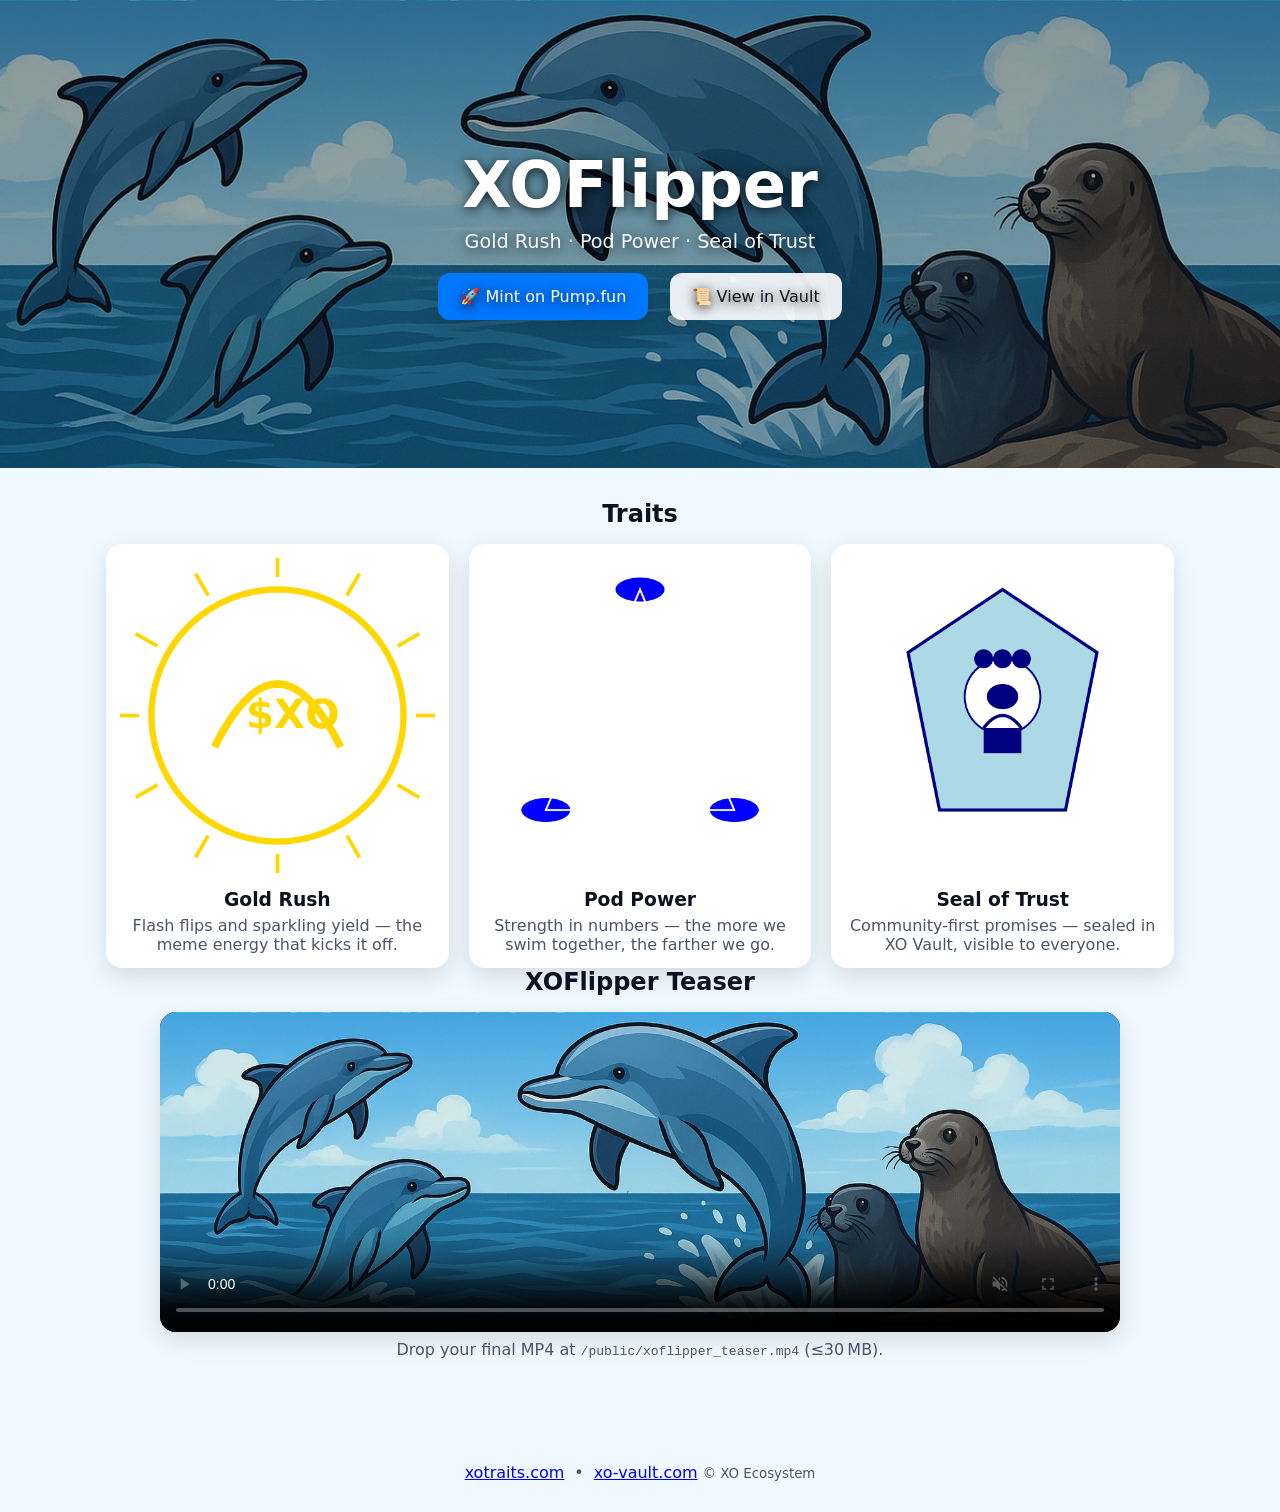
==== index.html @ 42bad231 "feat: XOFlipper landing (banner + glyphs + video slot)" ====
<!DOCTYPE html>
<html lang="en">
<head>
  <meta charset="UTF-8" />
  <meta name="viewport" content="width=device-width, initial-scale=1.0"/>
  <title>XOFlipper</title>
  <link rel="icon" type="image/png" href="/public/favicon.png">
  <link rel="preload" as="image" href="/public/dolphin_seals_banner_1500x500.jpg">
  <link rel="stylesheet" href="/styles.css" />
  <meta name="description" content="XOFlipper — a playful pod with real traits. Gold Rush · Pod Power · Seal of Trust."/>
</head>
<body>
  <header class="hero" role="banner" aria-label="XOFlipper banner">
    <div class="hero-inner">
      <h1>XOFlipper</h1>
      <p class="tagline">Gold Rush · Pod Power · Seal of Trust</p>
      <div class="cta-row">
        <a class="btn primary" href="#" id="mint-link">🚀 Mint on Pump.fun</a>
        <a class="btn" href="https://xo-vault.com" target="_blank" rel="noopener">📜 View in Vault</a>
      </div>
    </div>
  </header>

  <main>
    <section class="traits" aria-labelledby="traits-title">
      <h2 id="traits-title">Traits</h2>
      <div class="grid">
        <article class="card">
          <img src="/public/gold_rush_1000x1000.png" alt="Gold Rush glyph">
          <h3>Gold Rush</h3>
          <p>Flash flips and sparkling yield — the meme energy that kicks it off.</p>
        </article>
        <article class="card">
          <img src="/public/pod_power_1000x1000.png" alt="Pod Power glyph">
          <h3>Pod Power</h3>
          <p>Strength in numbers — the more we swim together, the farther we go.</p>
        </article>
        <article class="card">
          <img src="/public/seal_of_trust_1000x1000.png" alt="Seal of Trust glyph">
          <h3>Seal of Trust</h3>
          <p>Community-first promises — sealed in XO Vault, visible to everyone.</p>
        </article>
      </div>
    </section>

    <section class="video" aria-labelledby="video-title">
      <h2 id="video-title">XOFlipper Teaser</h2>
      <div class="video-frame">
        <!-- Replace the src below with the real final video URL when ready -->
        <video autoplay muted loop playsinline controls poster="/public/dolphin_seals_banner_1500x500.jpg">
          <source src="/public/xoflipper_teaser.mp4" type="video/mp4">
          Your browser does not support the video tag.
        </video>
      </div>
      <p class="hint">Drop your final MP4 at <code>/public/xoflipper_teaser.mp4</code> (≤30 MB).</p>
    </section>
  </main>

  <footer>
    <nav>
      <a href="https://xotraits.com" target="_blank" rel="noopener">xotraits.com</a>
      <span>•</span>
      <a href="https://xo-vault.com" target="_blank" rel="noopener">xo-vault.com</a>
    </nav>
    <small>© XO Ecosystem</small>
  </footer>

  <script>
    // Optional: set Pump.fun link dynamically later
    const mint = document.getElementById('mint-link');
    // mint.href = 'https://pump.fun/coin/XXXX'; // fill when live
  </script>
</body>
</html>
---- styles.css ----
* { box-sizing: border-box; }
:root {
  --bg: #f0f9ff;
  --ink: #0b1220;
  --muted: #4a5568;
  --brand: #0077ff;
  --brand-dark: #005fcc;
  --card: #ffffff;
  --shadow: 0 8px 24px rgba(0,0,0,0.12);
  --radius: 16px;
}
html, body { height: 100%; }
body {
  margin: 0;
  font-family: ui-sans-serif, system-ui, -apple-system, Segoe UI, Roboto, Helvetica, Arial, 'Apple Color Emoji', 'Segoe UI Emoji';
  background: var(--bg);
  color: var(--ink);
}

.hero {
  height: 52vh;
  min-height: 320px;
  background: url('/public/dolphin_seals_banner_1500x500.jpg') center/cover no-repeat;
  display: grid;
  place-items: center;
  text-align: center;
  position: relative;
}
.hero::after {
  content: '';
  position: absolute;
  inset: 0;
  background: linear-gradient(180deg, rgba(0,0,0,0.35), rgba(0,0,0,0.25));
}
.hero-inner {
  position: relative;
  z-index: 1;
  color: white;
  text-shadow: 0 2px 12px rgba(0,0,0,0.8);
}
.hero h1 { font-size: clamp(2rem, 6vw, 4rem); margin: 0; }
.tagline { margin: 8px 0 20px; font-size: 1.2rem; opacity: .95; }

.btn {
  display: inline-block;
  padding: 14px 22px;
  border-radius: 12px;
  background: rgba(255,255,255,0.9);
  color: var(--ink);
  text-decoration: none;
  margin: 0 8px;
  box-shadow: var(--shadow);
  transition: transform .1s ease, background .2s ease;
}
.btn:hover { transform: translateY(-2px); background: #fff; }
.btn.primary { background: var(--brand); color: #fff; }
.btn.primary:hover { background: var(--brand-dark); }

main { max-width: 1100px; margin: 0 auto; padding: 32px 16px 64px; }

.traits h2, .video h2 { text-align: center; margin: 0 0 16px; }
.grid {
  display: grid;
  grid-template-columns: repeat(auto-fit, minmax(240px, 1fr));
  gap: 20px;
}
.card {
  background: var(--card);
  border-radius: var(--radius);
  box-shadow: var(--shadow);
  padding: 14px;
  text-align: center;
}
.card img {
  width: 100%;
  border-radius: 12px;
}
.card h3 { margin: 12px 0 6px; }
.card p { margin: 0; color: var(--muted); }

.video-frame {
  margin: 12px auto 0;
  max-width: 960px;
  background: #000;
  border-radius: var(--radius);
  overflow: hidden;
  box-shadow: var(--shadow);
}
video { width: 100%; height: auto; display: block; }
.hint { text-align: center; color: var(--muted); margin-top: 8px; }

footer {
  padding: 24px;
  text-align: center;
  color: var(--muted);
}
footer nav { display: inline-flex; gap: 10px; align-items: center; margin-bottom: 6px; }
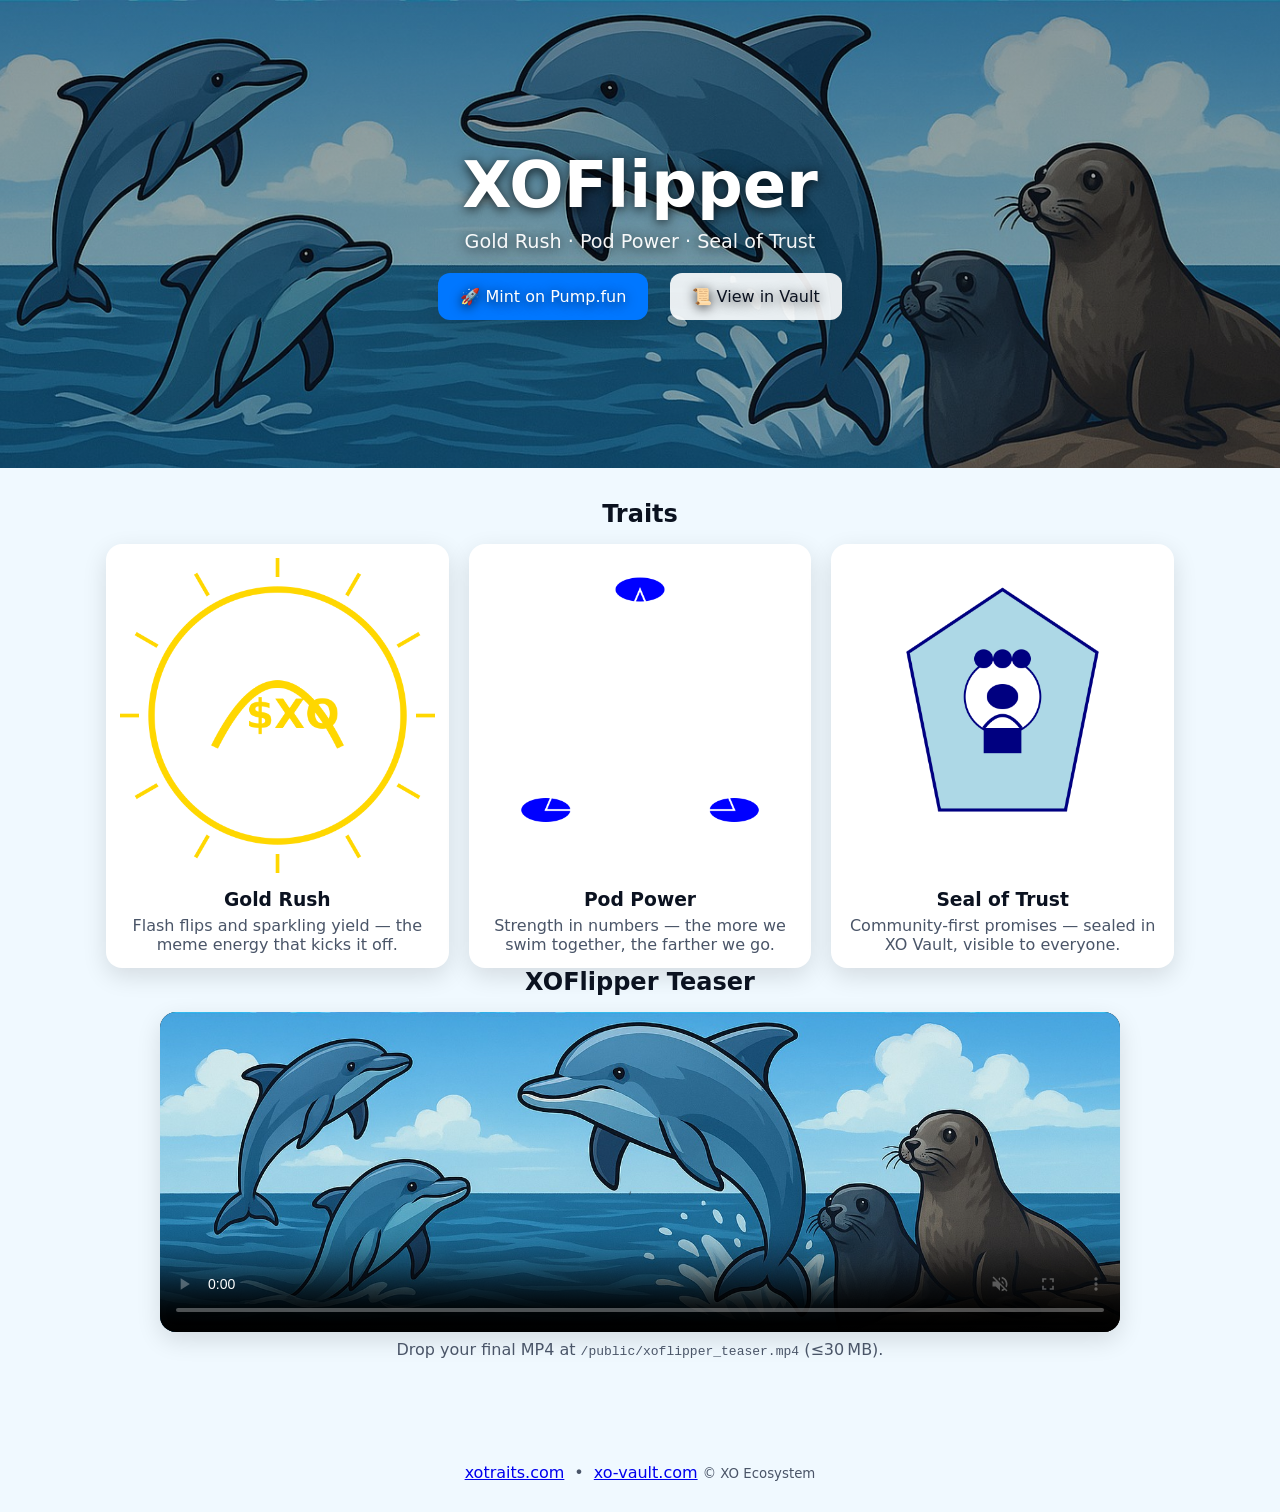
==== commit f03b27ef: "refactor: move glyphs to /assets (svg+png) + preview sheet" ====
--- a/index.html
+++ b/index.html
@@ -26,17 +26,17 @@
       <h2 id="traits-title">Traits</h2>
       <div class="grid">
         <article class="card">
-          <img src="/public/gold_rush_1000x1000.png" alt="Gold Rush glyph">
+          <img src="/assets/png/gold_rush_1000x1000.png" alt="Gold Rush glyph">
           <h3>Gold Rush</h3>
           <p>Flash flips and sparkling yield — the meme energy that kicks it off.</p>
         </article>
         <article class="card">
-          <img src="/public/pod_power_1000x1000.png" alt="Pod Power glyph">
+          <img src="/assets/png/pod_power_1000x1000.png" alt="Pod Power glyph">
           <h3>Pod Power</h3>
           <p>Strength in numbers — the more we swim together, the farther we go.</p>
         </article>
         <article class="card">
-          <img src="/public/seal_of_trust_1000x1000.png" alt="Seal of Trust glyph">
+          <img src="/assets/png/seal_of_trust_1000x1000.png" alt="Seal of Trust glyph">
           <h3>Seal of Trust</h3>
           <p>Community-first promises — sealed in XO Vault, visible to everyone.</p>
         </article>
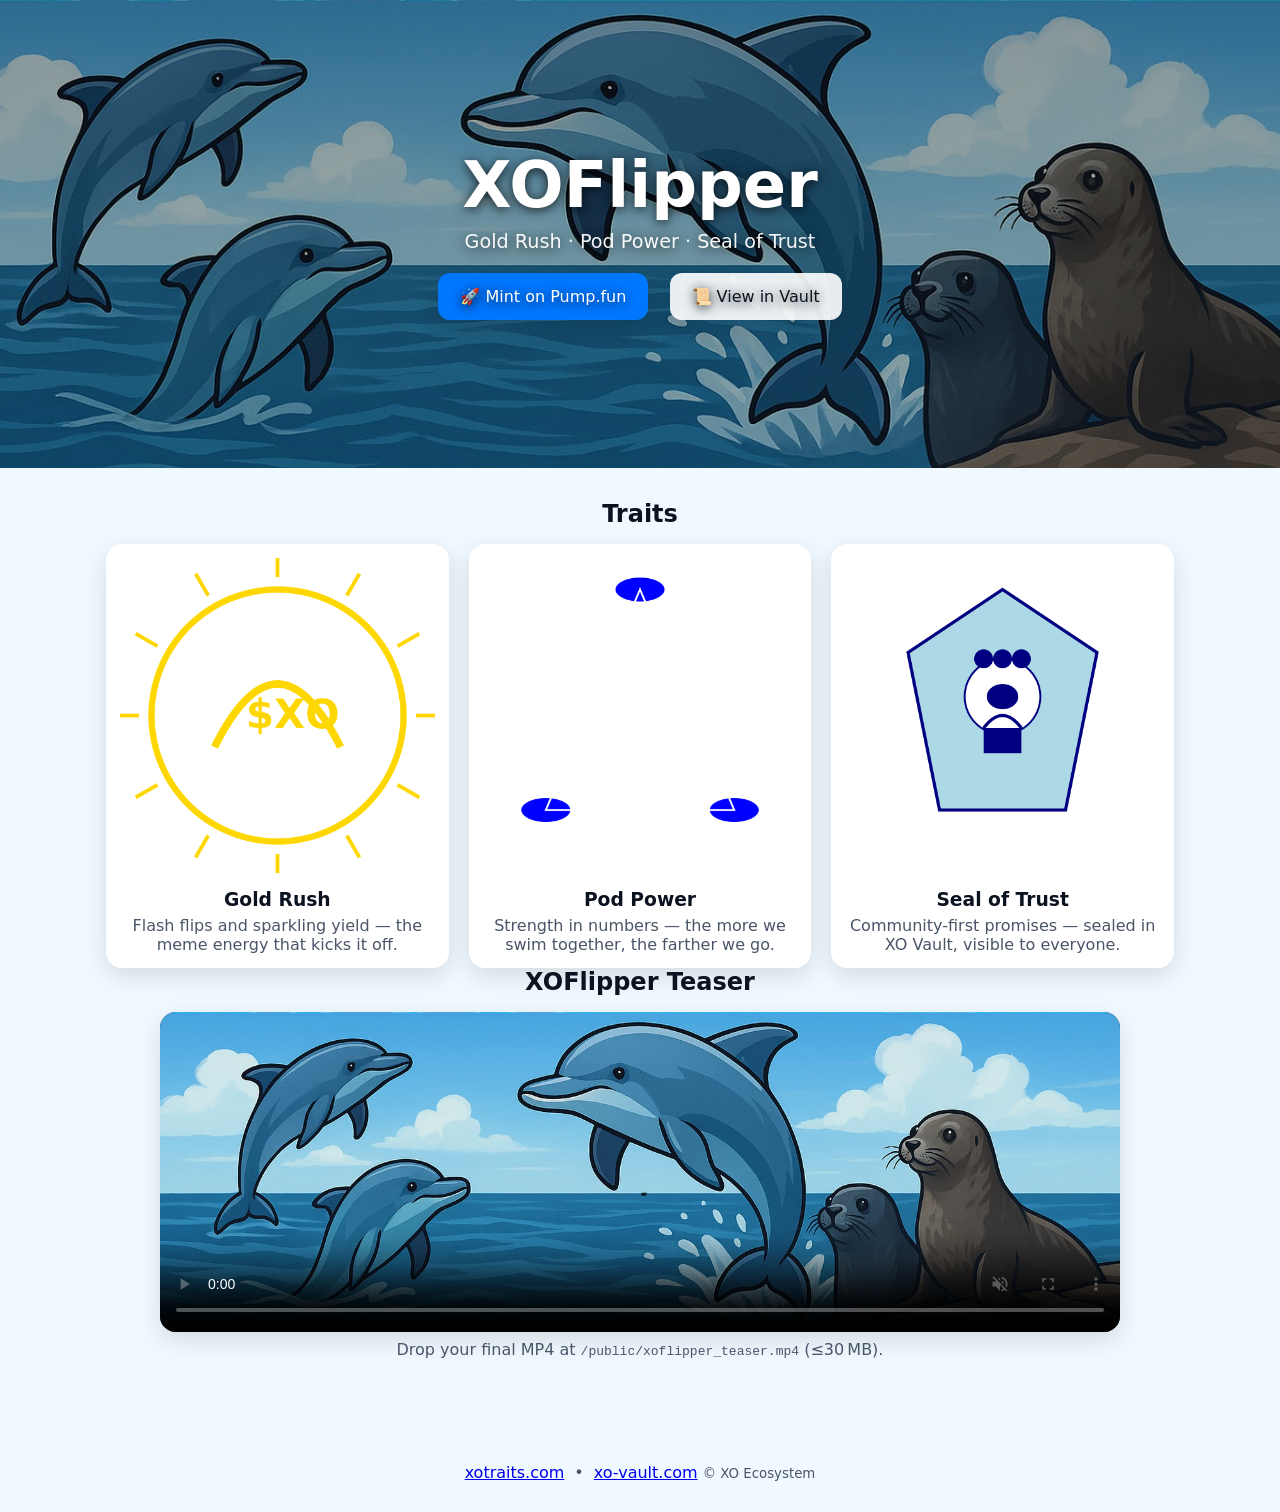
==== commit 7d42345d: "chore: favicon .ico (multi-size)" ====
--- a/index.html
+++ b/index.html
@@ -4,7 +4,7 @@
   <meta charset="UTF-8" />
   <meta name="viewport" content="width=device-width, initial-scale=1.0"/>
   <title>XOFlipper</title>
-  <link rel="icon" type="image/png" href="/public/favicon.png">
+  <link rel="icon" type="image/png" href="/public/favicon.ico">
   <link rel="preload" as="image" href="/public/dolphin_seals_banner_1500x500.jpg">
   <link rel="stylesheet" href="/styles.css" />
   <meta name="description" content="XOFlipper — a playful pod with real traits. Gold Rush · Pod Power · Seal of Trust."/>
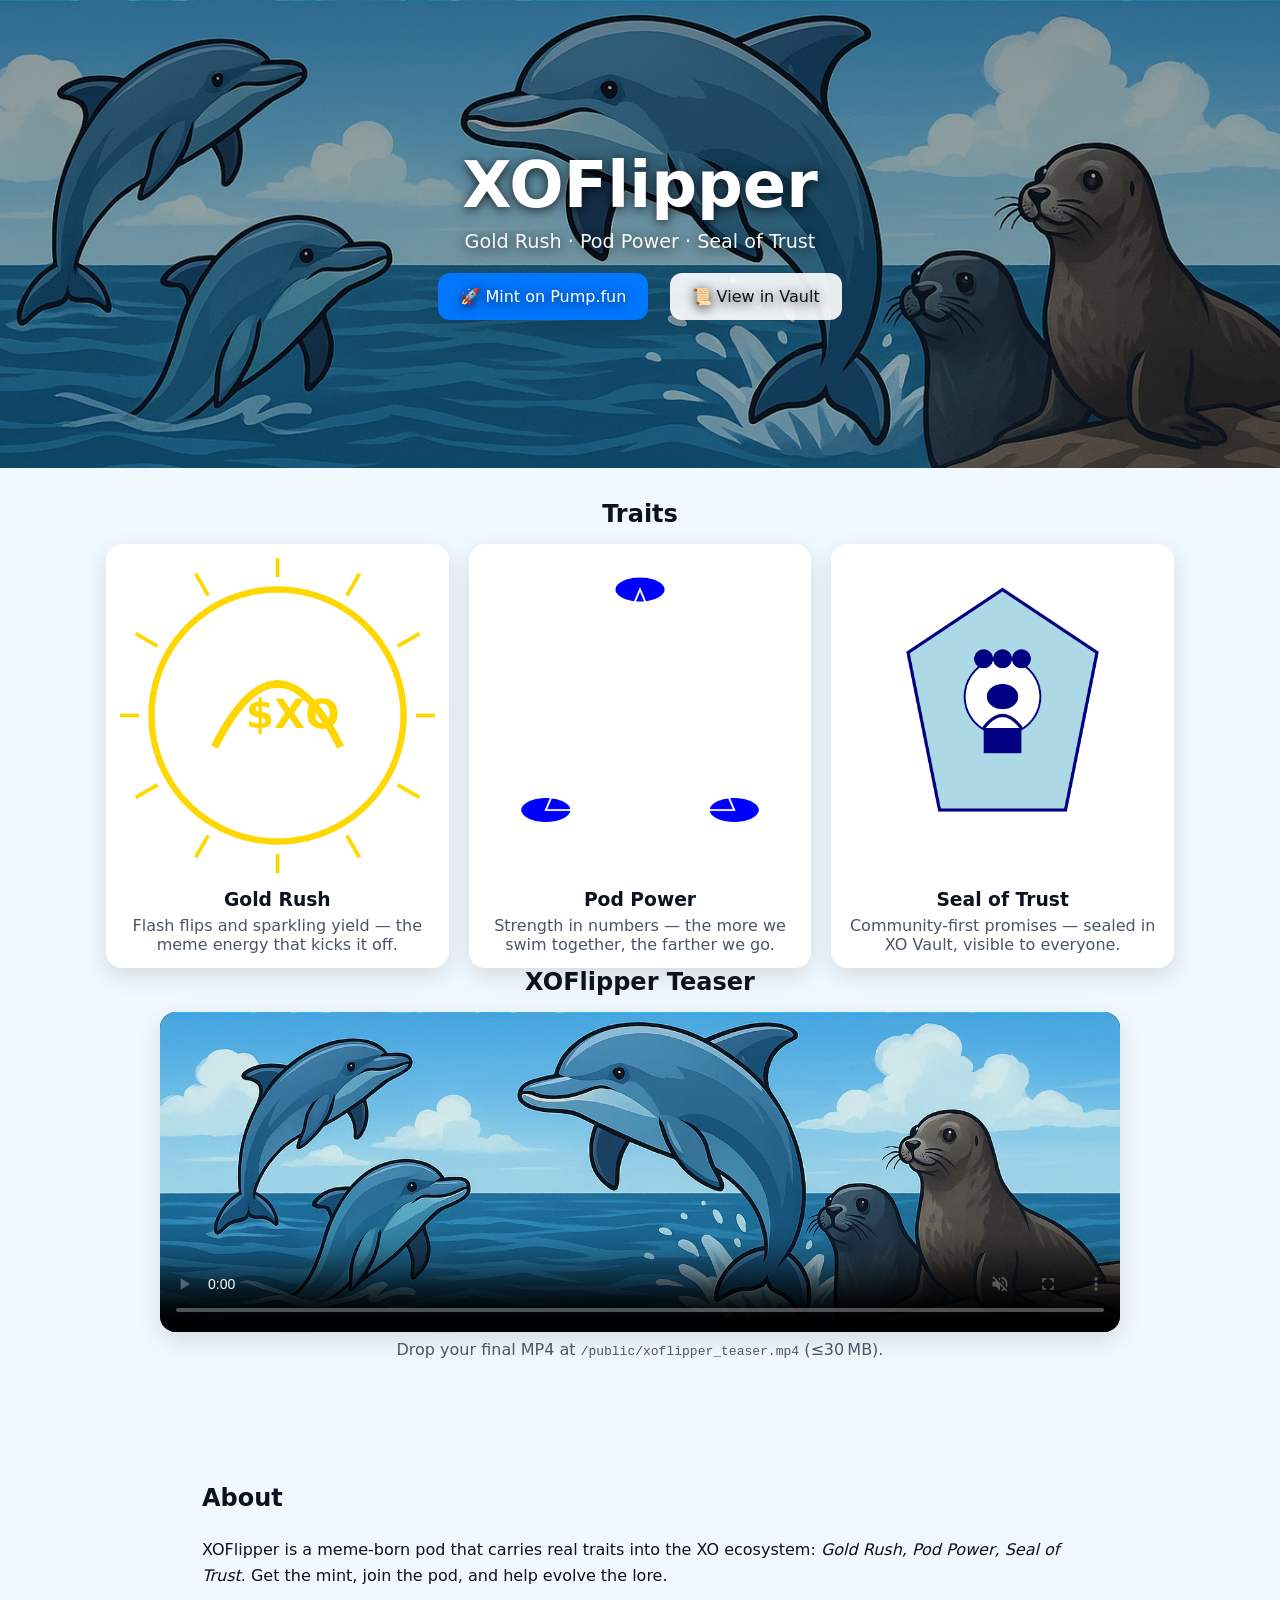
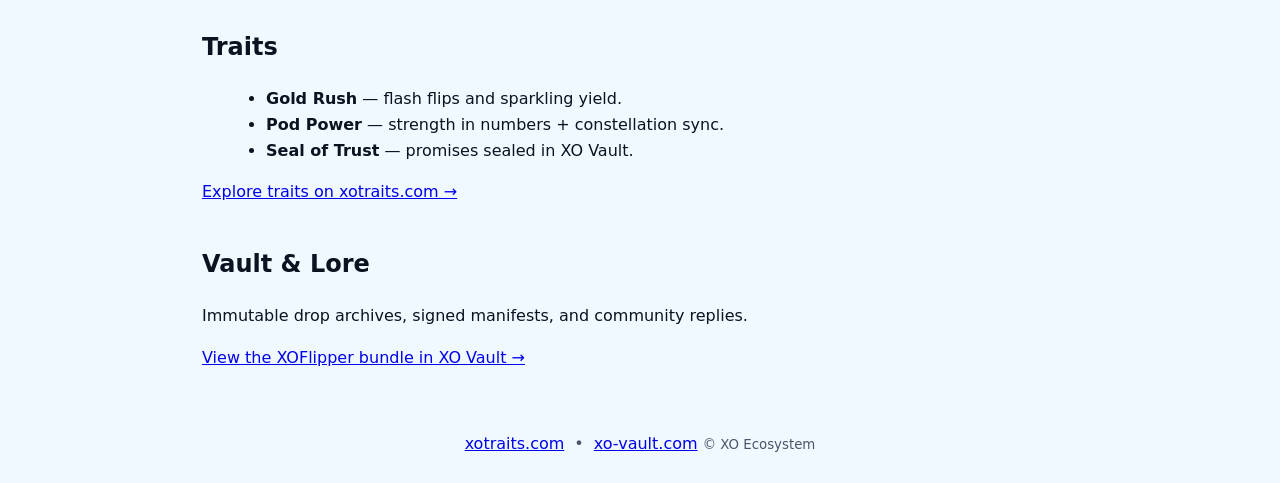
==== commit 0789313a: "feat: one-pager sections + OG/Twitter meta; teaser generator script" ====
--- a/index.html
+++ b/index.html
@@ -8,6 +8,18 @@
   <link rel="preload" as="image" href="/public/dolphin_seals_banner_1500x500.jpg">
   <link rel="stylesheet" href="/styles.css" />
   <meta name="description" content="XOFlipper — a playful pod with real traits. Gold Rush · Pod Power · Seal of Trust."/>
+  <meta property="og:type" content="website" />
+  <meta property="og:title" content="XOFlipper — Gold Rush • Pod Power • Seal of Trust" />
+  <meta property="og:description" content="A playful pod with real traits. Watch the teaser." />
+  <meta property="og:image" content="https://xoflip.com/public/dolphin_seals_banner_1500x500.jpg" />
+  <meta property="twitter:card" content="summary_large_image" />
+  <meta property="twitter:player" content="https://xoflip.com/public/xoflipper_teaser.mp4" />
+  <meta property="og:type" content="website" />
+  <meta property="og:title" content="XOFlipper — Gold Rush • Pod Power • Seal of Trust" />
+  <meta property="og:description" content="A playful pod with real traits. Watch the teaser." />
+  <meta property="og:image" content="https://xoflip.com/public/dolphin_seals_banner_1500x500.jpg" />
+  <meta property="twitter:card" content="summary_large_image" />
+  <meta property="twitter:player" content="https://xoflip.com/public/xoflipper_teaser.mp4" />
 </head>
 <body>
   <header class="hero" role="banner" aria-label="XOFlipper banner">
@@ -15,7 +27,7 @@
       <h1>XOFlipper</h1>
       <p class="tagline">Gold Rush · Pod Power · Seal of Trust</p>
       <div class="cta-row">
-        <a class="btn primary" href="#" id="mint-link">🚀 Mint on Pump.fun</a>
+        <a class="btn primary" id="mint-link" href="https://pump.fun/coin/REPLACE">🚀 Mint on Pump.fun</a>
         <a class="btn" href="https://xo-vault.com" target="_blank" rel="noopener">📜 View in Vault</a>
       </div>
     </div>
@@ -47,14 +59,36 @@
       <h2 id="video-title">XOFlipper Teaser</h2>
       <div class="video-frame">
         <!-- Replace the src below with the real final video URL when ready -->
-        <video autoplay muted loop playsinline controls poster="/public/dolphin_seals_banner_1500x500.jpg">
+        <video autoplay muted loop playsinline controls
+          poster="/public/dolphin_seals_banner_1500x500.jpg" width="100%">
           <source src="/public/xoflipper_teaser.mp4" type="video/mp4">
-          Your browser does not support the video tag.
         </video>
       </div>
       <p class="hint">Drop your final MP4 at <code>/public/xoflipper_teaser.mp4</code> (≤30 MB).</p>
     </section>
   </main>
+
+  <section id="about" class="stack">
+    <h2>About</h2>
+    <p>XOFlipper is a meme-born pod that carries real traits into the XO ecosystem:
+       <em>Gold Rush, Pod Power, Seal of Trust</em>. Get the mint, join the pod, and help evolve the lore.</p>
+  </section>
+  
+  <section id="traits" class="stack">
+    <h2>Traits</h2>
+    <ul class="traits-list">
+      <li><strong>Gold Rush</strong> — flash flips and sparkling yield.</li>
+      <li><strong>Pod Power</strong> — strength in numbers + constellation sync.</li>
+      <li><strong>Seal of Trust</strong> — promises sealed in XO Vault.</li>
+    </ul>
+    <p><a href="https://xotraits.com/flip" target="_blank">Explore traits on xotraits.com →</a></p>
+  </section>
+  
+  <section id="vault" class="stack">
+    <h2>Vault & Lore</h2>
+    <p>Immutable drop archives, signed manifests, and community replies.</p>
+    <p><a href="https://xo-vault.com/vault/drops/xoflipper" target="_blank">View the XOFlipper bundle in XO Vault →</a></p>
+  </section>
 
   <footer>
     <nav>
@@ -68,7 +102,7 @@
   <script>
     // Optional: set Pump.fun link dynamically later
     const mint = document.getElementById('mint-link');
-    // mint.href = 'https://pump.fun/coin/XXXX'; // fill when live
+    // mint.href = 'https://pump.fun/coin/REPLACE'; // set when live
   </script>
 </body>
 </html>
--- a/styles.css
+++ b/styles.css
@@ -95,3 +95,7 @@
   color: var(--muted);
 }
 footer nav { display: inline-flex; gap: 10px; align-items: center; margin-bottom: 6px; }
+
+/* helpers */
+.stack { max-width: 900px; margin: 40px auto; padding: 0 12px; line-height: 1.6; }
+.traits-list { list-style: disc; margin-left: 1.5rem; }
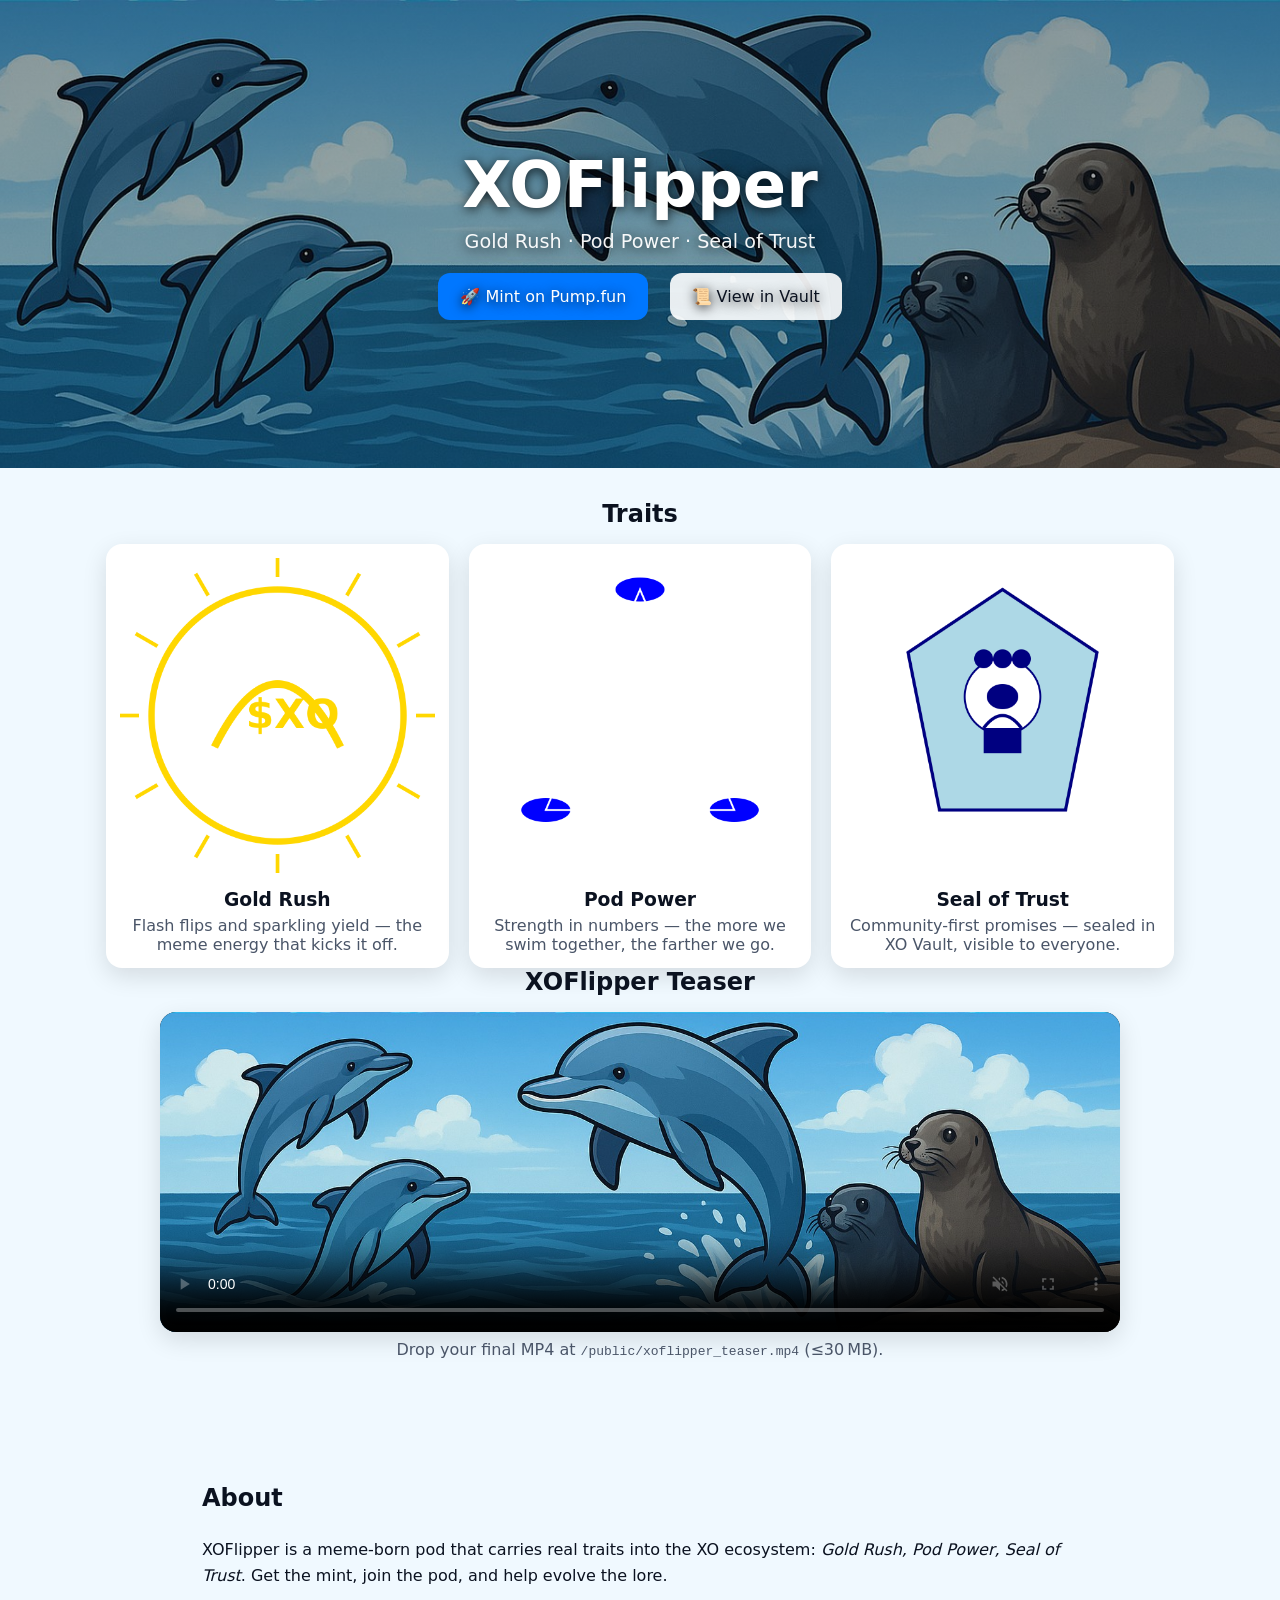
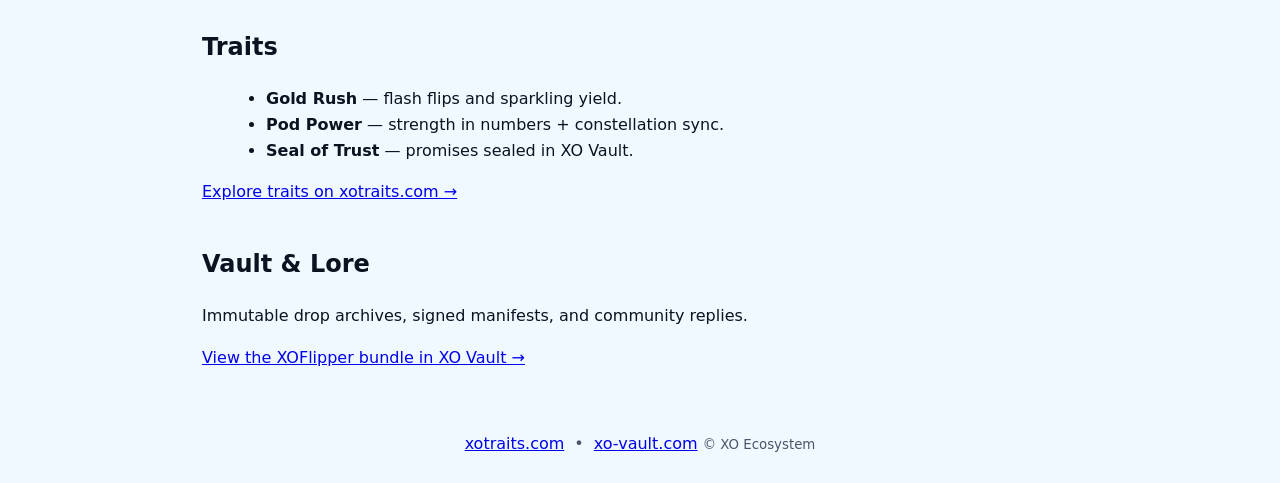
==== commit bf078890: "chore: set Pump.fun mint link and clean script block" ====
--- a/index.html
+++ b/index.html
@@ -27,7 +27,7 @@
       <h1>XOFlipper</h1>
       <p class="tagline">Gold Rush · Pod Power · Seal of Trust</p>
       <div class="cta-row">
-        <a class="btn primary" id="mint-link" href="https://pump.fun/coin/REPLACE">🚀 Mint on Pump.fun</a>
+        <a class="btn primary" id="mint-link" href="https://pump.fun/coin/7kJydupKi5AFHxHcL3QoMmt2T1cVkhzq1P1J1meTpump">🚀 Mint on Pump.fun</a>
         <a class="btn" href="https://xo-vault.com" target="_blank" rel="noopener">📜 View in Vault</a>
       </div>
     </div>
@@ -100,9 +100,7 @@
   </footer>
 
   <script>
-    // Optional: set Pump.fun link dynamically later
-    const mint = document.getElementById('mint-link');
-    // mint.href = 'https://pump.fun/coin/REPLACE'; // set when live
+    // Optional: dynamic overrides can go here. No-op by default.
   </script>
 </body>
 </html>
